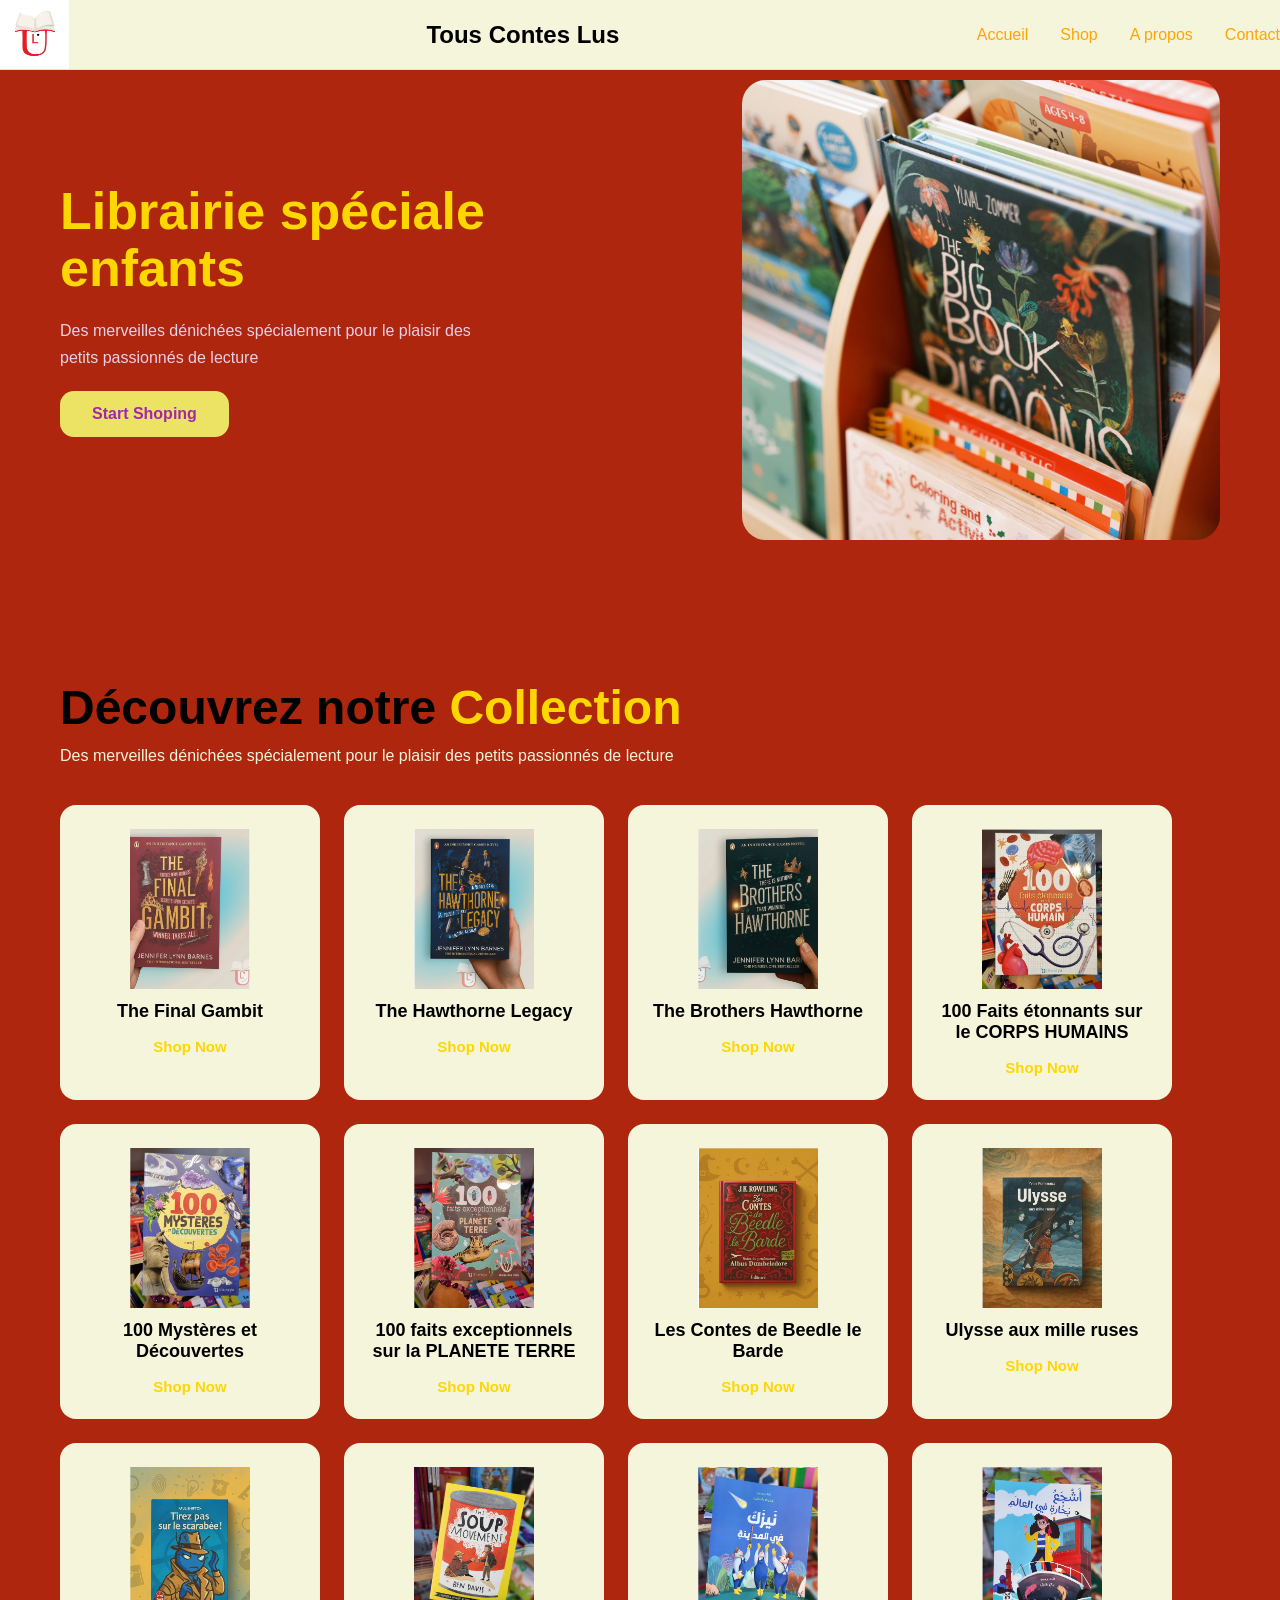
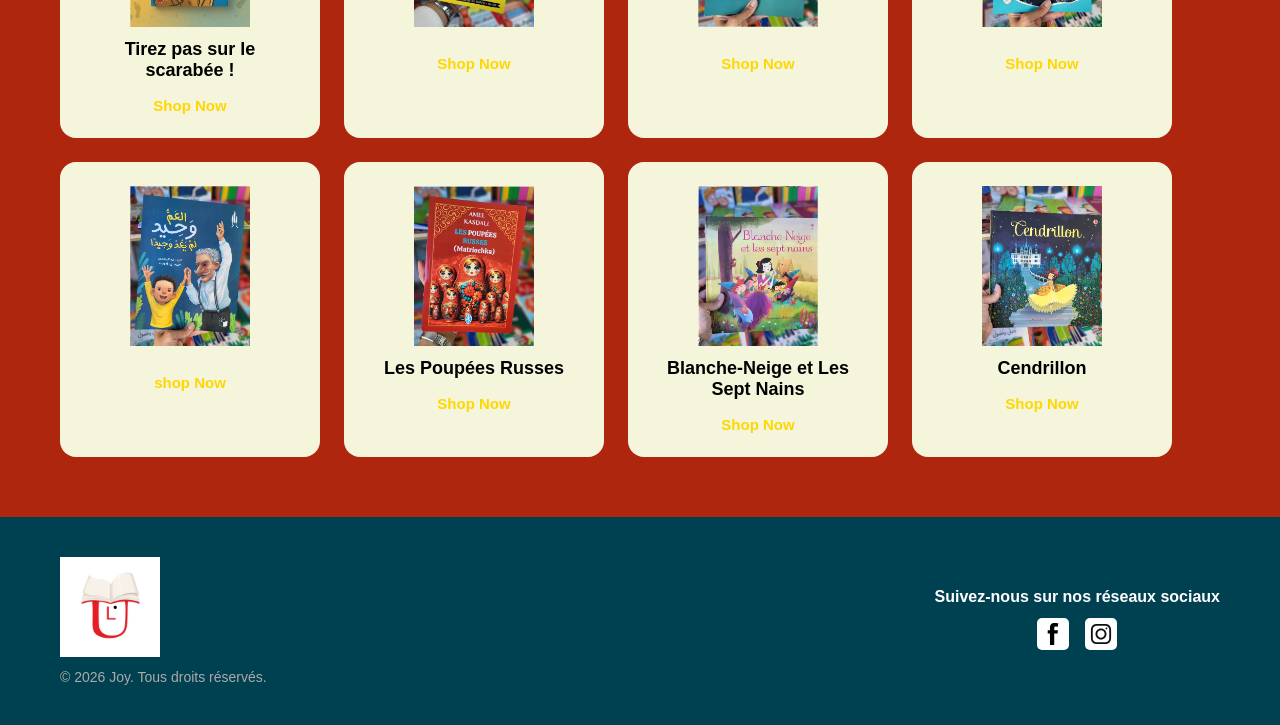
==== main.html @ 924e3dc5 "first commit" ====
<!DOCTYPE html>
<html lang="en">
<head>
    <meta charset="UTF-8">
    <meta name="viewport" content="width=device-width, initial-scale=1.0">
    <link rel="stylesheet" href="styles.css">
    <title>tousconteslus</title>
</head>
<body>
    <!-- navbar-->
     <nav class="navbar">
        
        <img src="images/logo.jpg" alt="">
        <h1>Tous Contes Lus</h1>
        <ul class="navbar-menu">
            <li><a href="#">Accueil</a></li>
            <li><a href="#">Shop</a></li>
            <li><a href="#">A propos</a></li>
            <li><a href="#">Contact</a></li>
        </ul>
     </nav>

     <main>

     <!-- hero section-->
      <section class="hero">
        <div class="hero-left">
            <h1>Librairie spéciale enfants</h1>
            <p>Des merveilles dénichées spécialement pour le plaisir des petits passionnés de lecture</p>
            <a href="#" class="btn">Start Shoping</a>
        </div>
        <img src="images/hero.jpg" alt="Hero image">
      </section>

      <!--books section-->
      <section class="books">
        <h2>Découvrez notre <span>Collection</span></h2>
        <p>Des merveilles dénichées spécialement pour le plaisir des petits passionnés de lecture</p>
        <div class="cards-container">
            <div class="card">
                <img src="images/bookone.png" alt="Card Image">
                <h3>The Final Gambit</h3>
                <button>Shop Now</button>
            </div>
            <div class="card">
                <img src="images/booktwo.png" alt="Card Image">
                <h3>The Hawthorne Legacy</h3>
                <button>Shop Now</button>
            </div>
            <div class="card">
                <img src="images/bookthree.png" alt="Card Image">
                <h3>The Brothers Hawthorne</h3>
                <button>Shop Now</button>
            </div>
            <div class="card">
                <img src="images/bookfour.png" alt="Card Image">
                <h3>100 Faits étonnants sur le CORPS HUMAINS</h3>
                <button>Shop Now</button>
            </div>
            <div class="card">
                <img src="images/bookfive.png" alt="Card Image">
                <h3>100 Mystères et Découvertes</h3>
                <button>Shop Now</button>
            </div>
            <div class="card">
                <img src="images/booksix.png" alt="Card Image">
                <h3>100 faits exceptionnels sur la PLANETE TERRE</h3>
                <button>Shop Now</button>
            </div>
            <div class="card">
                <img src="images/bookseven.png" alt="Card Image">
                <h3>Les Contes de Beedle le Barde</h3>
                <button>Shop Now</button>
            </div>
            <div class="card">
                <img src="images/bookeight.png" alt="Card Image">
                <h3>Ulysse aux mille ruses</h3>
                <button>Shop Now</button>
            </div>
            <div class="card">
                <img src="images/booknine.png" alt="Card Image">
                <h3>Tirez pas sur le scarabée !</h3>
                <button>Shop Now</button>
            </div>
            <div class="card">
                <img src="images/bookten.png" alt="Card Image">
                <h3></h3>
                <button>Shop Now</button>
            </div>
            <div class="card">
                <img src="images/bookeleven.png" alt="Card Image">
                <h3></h3>
                <button>Shop Now</button>
            </div>
            <div class="card">
                <img src="images/booktwelev.png" alt="Card Image">
                <h3></h3>
                <button>Shop Now</button>
            </div>
            <div class="card">
                <img src="images/booktherteen.png" alt="Card Image">
                <h3></h3>
                <button>shop Now</button>
            </div>
            <div class="card">
                <img src="images/bookfourteen.png" alt="Card Image">
                <h3>Les Poupées Russes</h3>
                <button>Shop Now</button>
            </div>
            <div class="card">
                <img src="images/bookfifteen.png" alt="Card Image">
                <h3>Blanche-Neige et Les Sept Nains</h3>
                <button>Shop Now</button>
            </div>
            <div class="card">
                <img src="images/booksixteen.png" alt="Card Image">
                <h3>Cendrillon</h3>
                <button>Shop Now</button>
            </div>
        </div>
      </section>

      <footer>
        <div class="footer-left">
            <img src="images/logo.jpg"> 
            <p>© 2026 Joy. Tous droits réservés.</p>

        </div>
        <div class="footer-right">
            <h3>Suivez-nous sur nos réseaux sociaux</h3>
            <div class="social-icons">
                <a href="https://www.facebook.com/p/Tous-contes-lus-100094260133410/"><img src="images/facebook.svg" alt="Facebook"></a>
                <a href="https://www.instagram.com/tousconteslus16/"><img src="images/instagram.svg" alt="instagram"></a>
            </div>

        </div>
      </footer>

    </main>

</body>
</html>
---- styles.css ----
* {
    margin: 0;
    padding: 0;
    box-sizing: border-box;
}

body {
    font-family: Arial, Helvetica, sans-serif;
    background-color: rgb(174, 38, 14);
    position: relative;
}

/*== NAVBAR==*/

.navbar {
    position: fixed;
    top: 0;
    background-color: beige;
    border-bottom: 1px solid wheat;
    width: 100%;
    height: 70px;
    padding-bottom: 0px 60px;
    display: flex;
    align-items: center;
    justify-content: space-between;
}

.navbar img {
    height: 100%;
}

.navbar h1 {
    color: black;
}

.navbar-menu {
    list-style: none;
    display: flex;
    gap: 32px;
}

.navbar-menu a {
    text-decoration: none;
    color: orange;
    font-size: 16px;
    font-weight: 500;
}

/*=== HERO ===*/
.hero {
    padding: 80px 60px;
    display: flex;
    align-items: center;
    justify-content: space-between;
    gap: 60px;
}

.hero-left {
    display: flex;
    flex-direction: column;
    gap: 20px;
}

.hero-left h1 {
    font-family: Arial, Helvetica, sans-serif;
    font-size: 52px;
    font-weight: 800;
    color: gold;
    line-height: 1.1;

}

.hero-left p {
    font-size: 16px;
    color: rgb(234, 208, 231);
    line-height: 1.7;
    max-width: 420px;

}

.btn {
    width: fit-content;
    background-color: rgb(236, 227, 100);
    color: rgb(163, 39, 174);
    text-decoration: none;
    padding: 14px 32px;
    border-radius: 14px;
    font-size: 16px;
    font-weight: 600;
}

.hero img {
    width: 480px;
    height: 460px;
    object-fit: cover;
    border-radius: 24px;
}

/*== BOOKS ==*/

.books {
    padding: 60px 60px;
}

.books h2 {
    font-family: Arial, Helvetica, sans-serif;
    font-size: 48px;
    font-weight: 800;
    color: black;
}

.books h2 span {
    color: gold;
}

.books > p {
    font-size: 16px;
    color: beige;
    margin-top: 12px;
}

.cards-container {
    display: flex;
    flex-wrap: wrap;
    gap: 24px;
    margin-top: 40px;
}

.card {
    background-color: beige;
    border-radius: 16px;
    padding: 24px;
    width: 260px;
    display: flex;
    flex-direction: column;
    gap: 12px;
}

.card img {
    width: 100%;
    height: 160px;
    object-fit: contain;
}

.card h3 {
    font-family: Arial, Helvetica, sans-serif;
    font-size: 18px;
    font-weight: 700;
    color: black;
    text-align: center;
}

.card button {
    background: none;
    border: none;
    color: gold;
    font-size: 15px;
    font-weight: 600;
    cursor: pointer;
    text-align: center;
    margin-top: 4px;
}

/* == FOOTER ==*/

footer {
    background-color: #004151;
    padding: 40px 60px;
    display: flex;
    align-items: center;
    justify-content: space-between;
}

.footer-left {
    display: flex;
    flex-direction: column;
    gap: 12px;
}

.footer-left img {
    height: 100px;
    width: 100px;
}

.footer-left p {
    font-size: 14px;
    color:  #aaaaaa;
}

.footer-right {
    display: flex;
    flex-direction: column;
    gap: 12px;
    align-items: center;
}

.footer-right h3 {
    font-family: Arial, Helvetica, sans-serif;
    font-size: 16px;
    font-weight: 700;
    color: white;
}

.social-icons {
    display: flex;
    gap: 16px;
}

.social-icons img {
    background-color: white;
    border-radius: 5px;
    padding: 5px;
    width: 32px;
    height: 32px;
}
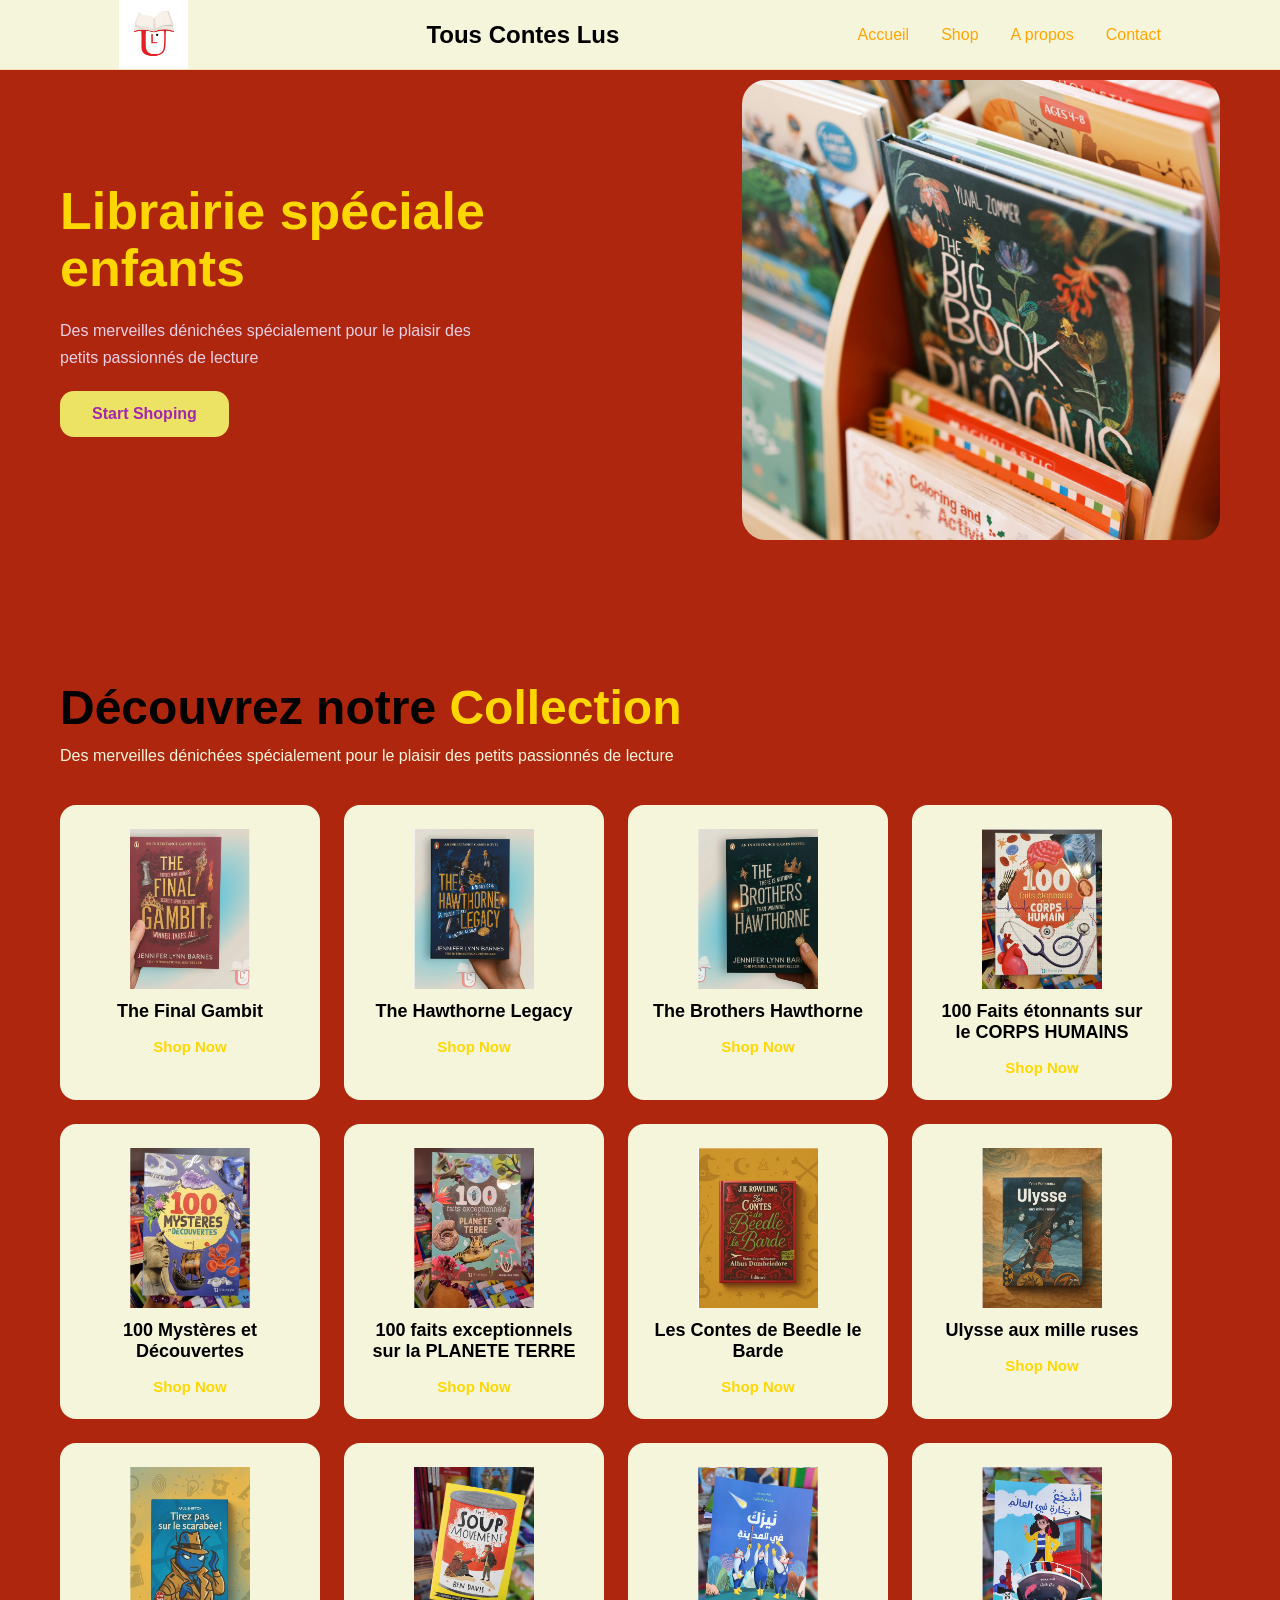
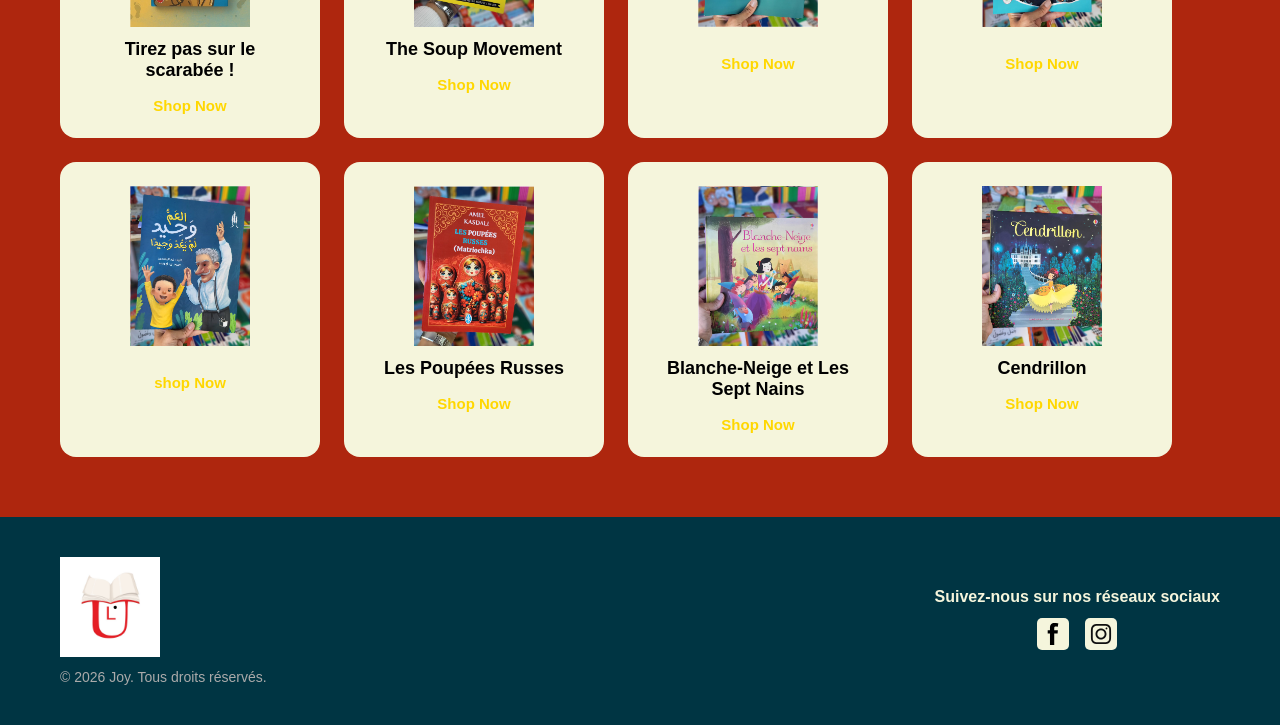
==== commit 446eb93b: "retouche" ====
--- a/main.html
+++ b/main.html
@@ -9,7 +9,6 @@
 <body>
     <!-- navbar-->
      <nav class="navbar">
-        
         <img src="images/logo.jpg" alt="">
         <h1>Tous Contes Lus</h1>
         <ul class="navbar-menu">
@@ -18,6 +17,7 @@
             <li><a href="#">A propos</a></li>
             <li><a href="#">Contact</a></li>
         </ul>
+    
      </nav>
 
      <main>
@@ -84,7 +84,7 @@
             </div>
             <div class="card">
                 <img src="images/bookten.png" alt="Card Image">
-                <h3></h3>
+                <h3>The Soup Movement</h3>
                 <button>Shop Now</button>
             </div>
             <div class="card">
--- a/styles.css
+++ b/styles.css
@@ -22,8 +22,9 @@
     padding-bottom: 0px 60px;
     display: flex;
     align-items: center;
-    justify-content: space-between;
-}
+    justify-content: space-around;
+}
+
 
 .navbar img {
     height: 100%;
@@ -164,7 +165,7 @@
 /* == FOOTER ==*/
 
 footer {
-    background-color: #004151;
+    background-color: #003543;
     padding: 40px 60px;
     display: flex;
     align-items: center;
@@ -198,7 +199,7 @@
     font-family: Arial, Helvetica, sans-serif;
     font-size: 16px;
     font-weight: 700;
-    color: white;
+    color: beige;
 }
 
 .social-icons {
@@ -207,7 +208,7 @@
 }
 
 .social-icons img {
-    background-color: white;
+    background-color: beige;
     border-radius: 5px;
     padding: 5px;
     width: 32px;
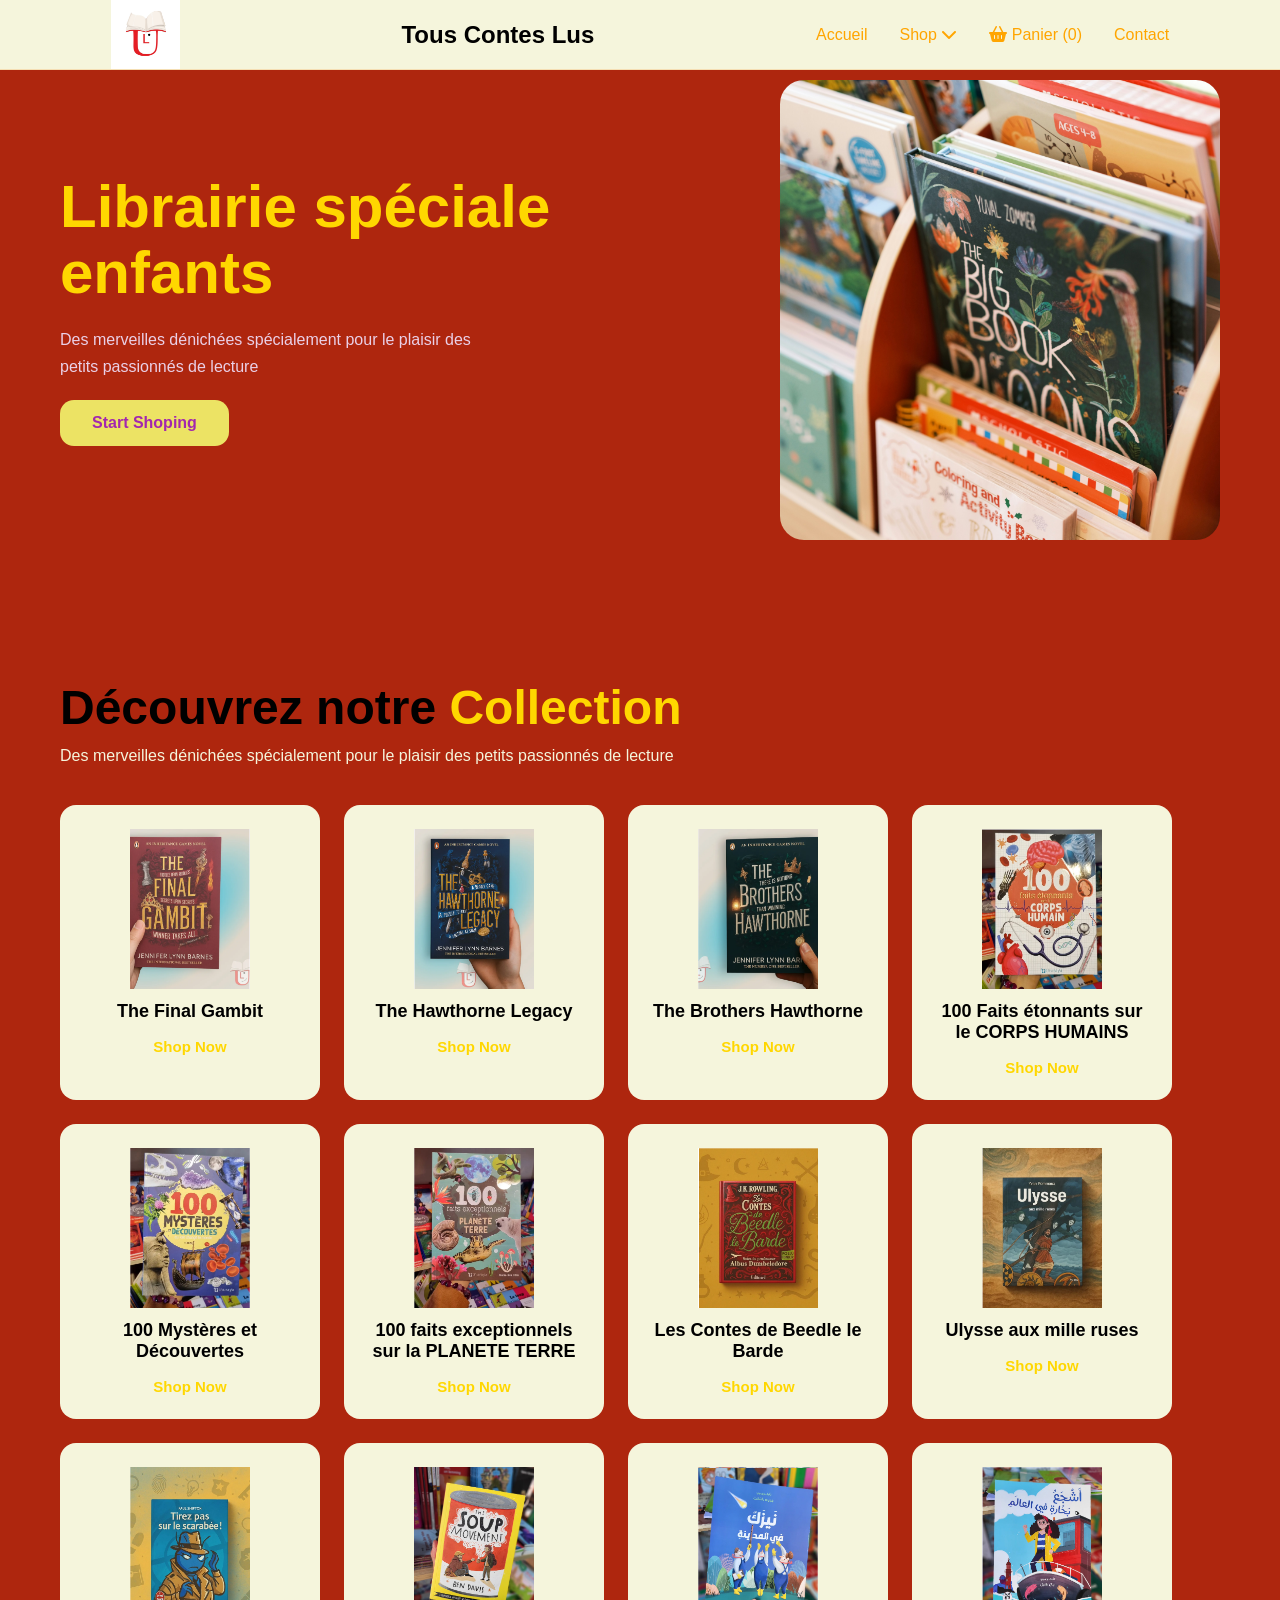
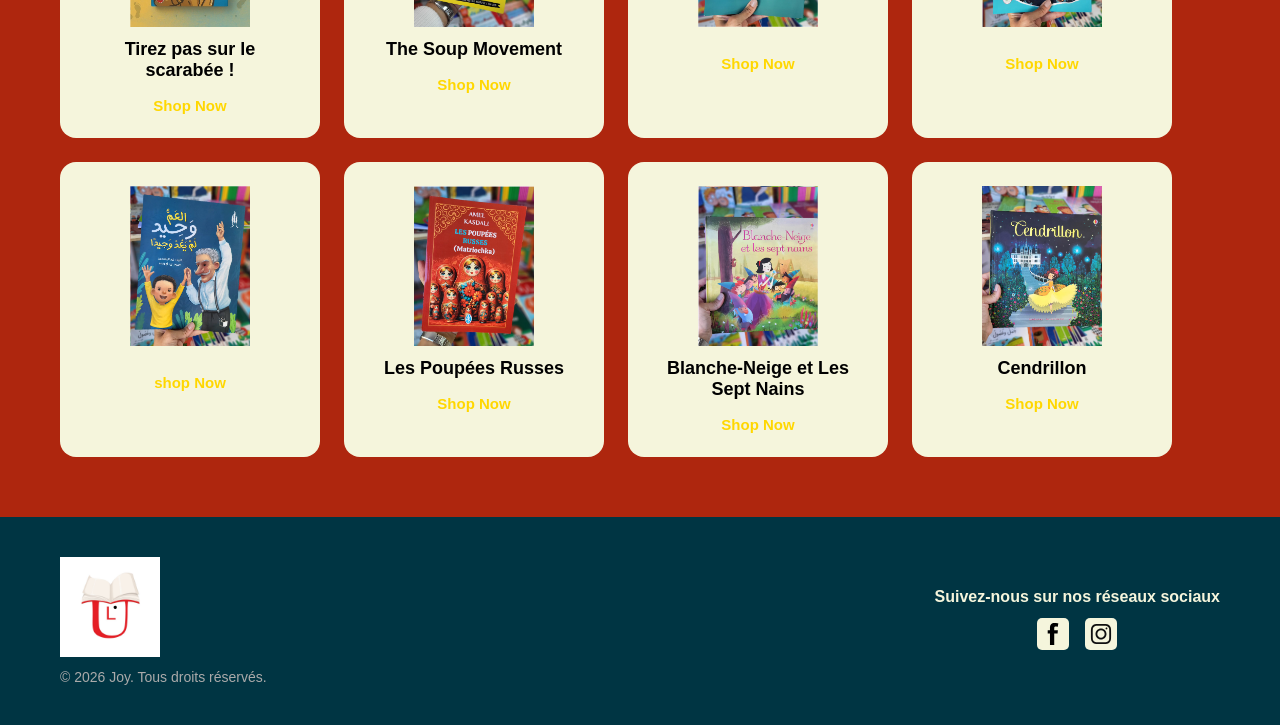
==== commit 281386a0: "icons" ====
--- a/main.html
+++ b/main.html
@@ -4,6 +4,7 @@
     <meta charset="UTF-8">
     <meta name="viewport" content="width=device-width, initial-scale=1.0">
     <link rel="stylesheet" href="styles.css">
+    <link rel="stylesheet" href="https://cdnjs.cloudflare.com/ajax/libs/font-awesome/6.7.2/css/all.min.css">
     <title>tousconteslus</title>
 </head>
 <body>
@@ -13,12 +14,15 @@
         <h1>Tous Contes Lus</h1>
         <ul class="navbar-menu">
             <li><a href="#">Accueil</a></li>
-            <li><a href="#">Shop</a></li>
-            <li><a href="#">A propos</a></li>
+            <li><a href="#">Shop <i id="icon" class="fa-solid fa-chevron-down font-size:0.7rem;"></i></a></li>
+           <li>
+             <a href="#">
+               <i class="fa-solid fa-shopping-basket"></i> Panier (0)
+             </a>
+           </li>
             <li><a href="#">Contact</a></li>
         </ul>
-    
-     </nav>
+      </nav>
 
      <main>
 
--- a/styles.css
+++ b/styles.css
@@ -63,8 +63,8 @@
 }
 
 .hero-left h1 {
-    font-family: Arial, Helvetica, sans-serif;
-    font-size: 52px;
+    font-family: 'Gill Sans', 'Gill Sans MT', Calibri, 'Trebuchet MS', sans-serif;
+    font-size: 60px;
     font-weight: 800;
     color: gold;
     line-height: 1.1;
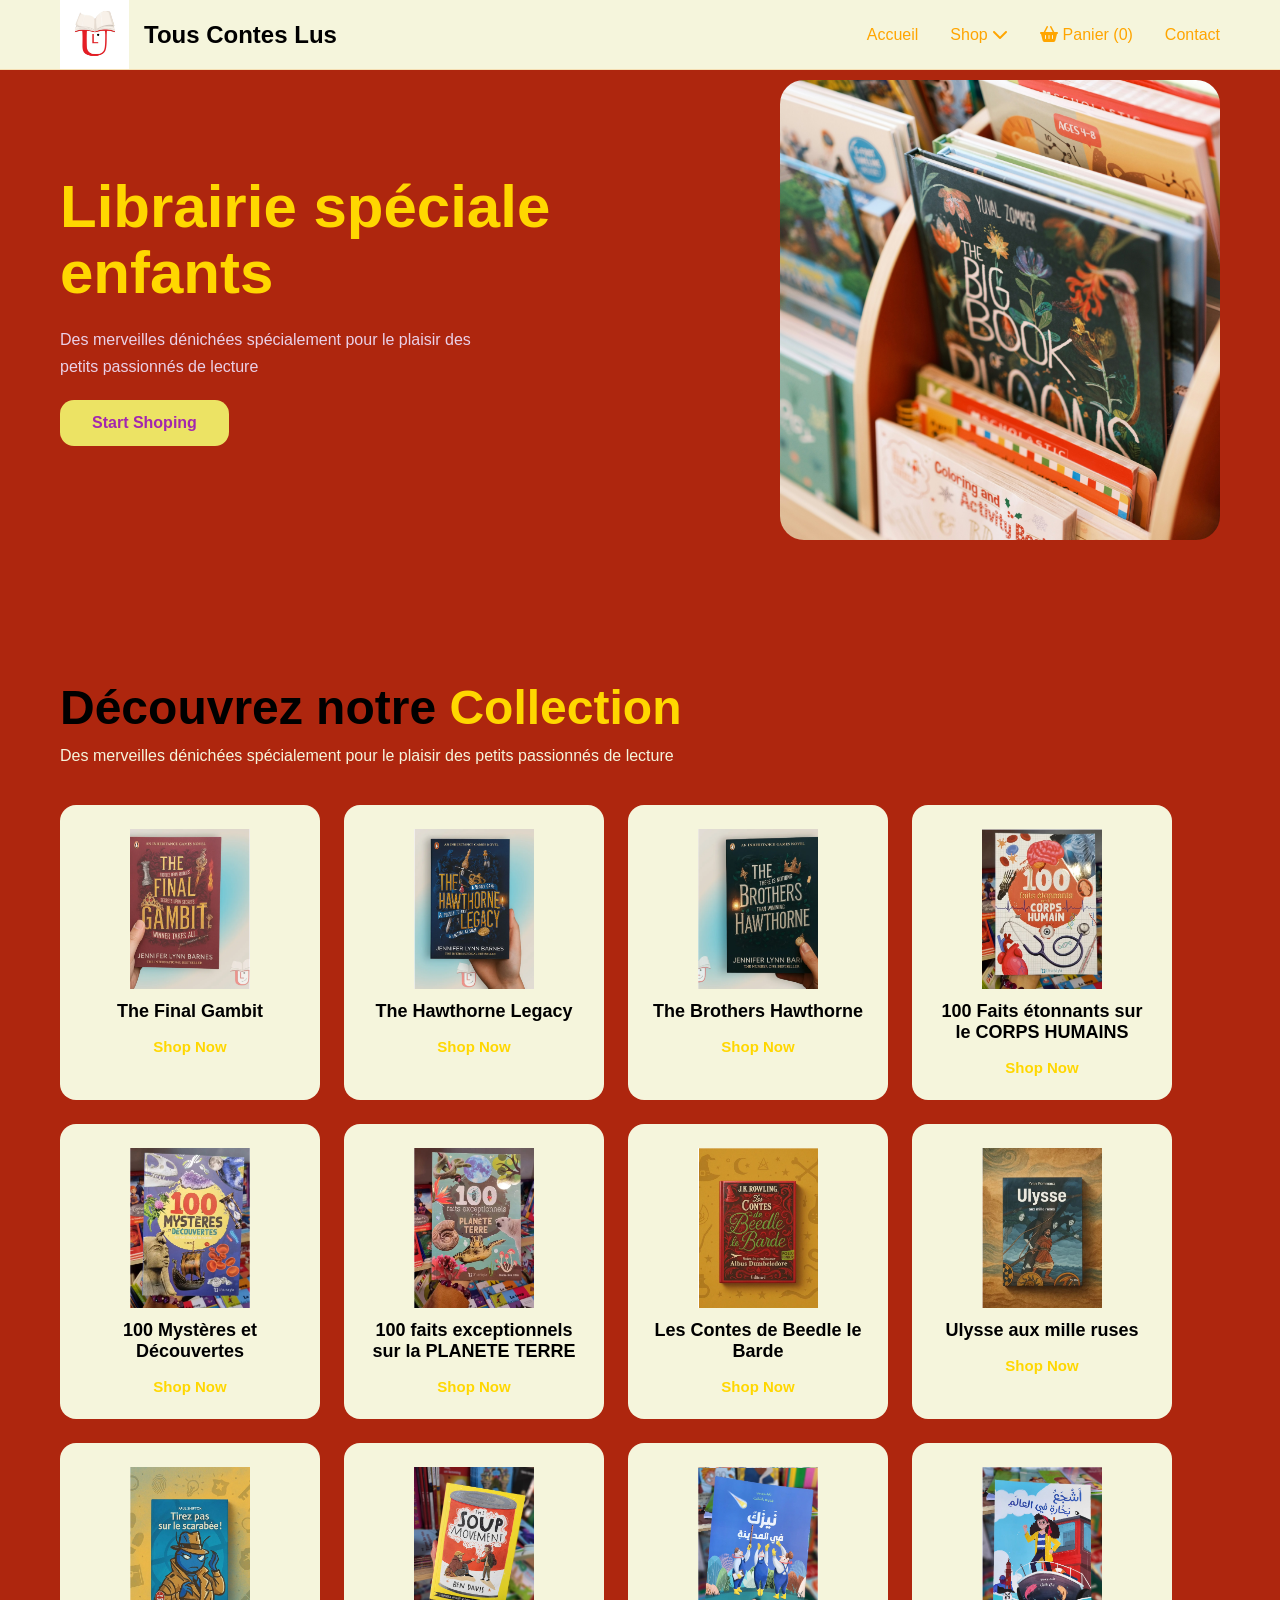
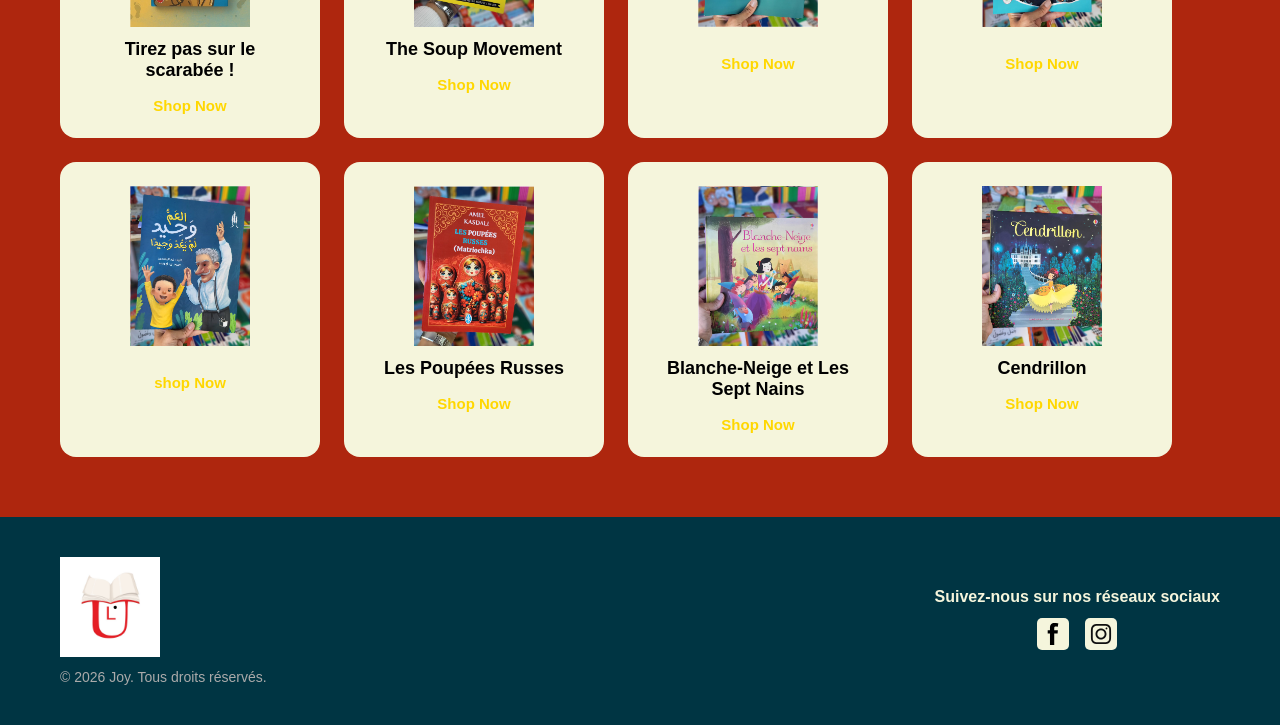
==== commit ff66579e: "aesthetic" ====
--- a/main.html
+++ b/main.html
@@ -9,20 +9,25 @@
 </head>
 <body>
     <!-- navbar-->
-     <nav class="navbar">
+    <nav class="navbar">
+    <!-- Grouped together -->
+     <div class="navbar-logo">
         <img src="images/logo.jpg" alt="">
         <h1>Tous Contes Lus</h1>
-        <ul class="navbar-menu">
-            <li><a href="#">Accueil</a></li>
-            <li><a href="#">Shop <i id="icon" class="fa-solid fa-chevron-down font-size:0.7rem;"></i></a></li>
-           <li>
-             <a href="#">
-               <i class="fa-solid fa-shopping-basket"></i> Panier (0)
-             </a>
-           </li>
-            <li><a href="#">Contact</a></li>
-        </ul>
-      </nav>
+     </div>
+
+     <ul class="navbar-menu">
+        <li><a href="#">Accueil</a></li>
+        <li><a href="#">Shop <i id="icon" class="fa-solid fa-chevron-down"></i></a></li>
+        <li>
+            <a href="#">
+                <i class="fa-solid fa-shopping-basket"></i> Panier (0)
+            </a>
+        </li>
+        <li><a href="#">Contact</a></li>
+     </ul>
+    </nav>
+
 
      <main>
 
--- a/styles.css
+++ b/styles.css
@@ -15,29 +15,43 @@
 .navbar {
     position: fixed;
     top: 0;
+    left: 0; 
     background-color: beige;
     border-bottom: 1px solid wheat;
     width: 100%;
     height: 70px;
-    padding-bottom: 0px 60px;
-    display: flex;
-    align-items: center;
-    justify-content: space-around;
-}
-
-
-.navbar img {
+    padding: 0 60px; 
+    display: flex;
+    align-items: center;
+    justify-content: space-between;
+}
+
+
+.navbar-logo {
+    display: flex;
+    align-items: center;
+    gap: 15px; 
+    height: 100%; 
+}
+
+.navbar-logo img {
     height: 100%;
-}
-
-.navbar h1 {
+    width: auto;
+}
+
+.navbar-logo h1 {
     color: black;
+    margin: 0; 
+    font-size: 24px; 
+    font-family: 'Gill Sans', 'Gill Sans MT', Calibri, 'Trebuchet MS', sans-serif;
 }
 
 .navbar-menu {
     list-style: none;
     display: flex;
     gap: 32px;
+    margin: 0; 
+    padding: 0;
 }
 
 .navbar-menu a {
@@ -46,6 +60,7 @@
     font-size: 16px;
     font-weight: 500;
 }
+
 
 /*=== HERO ===*/
 .hero {
